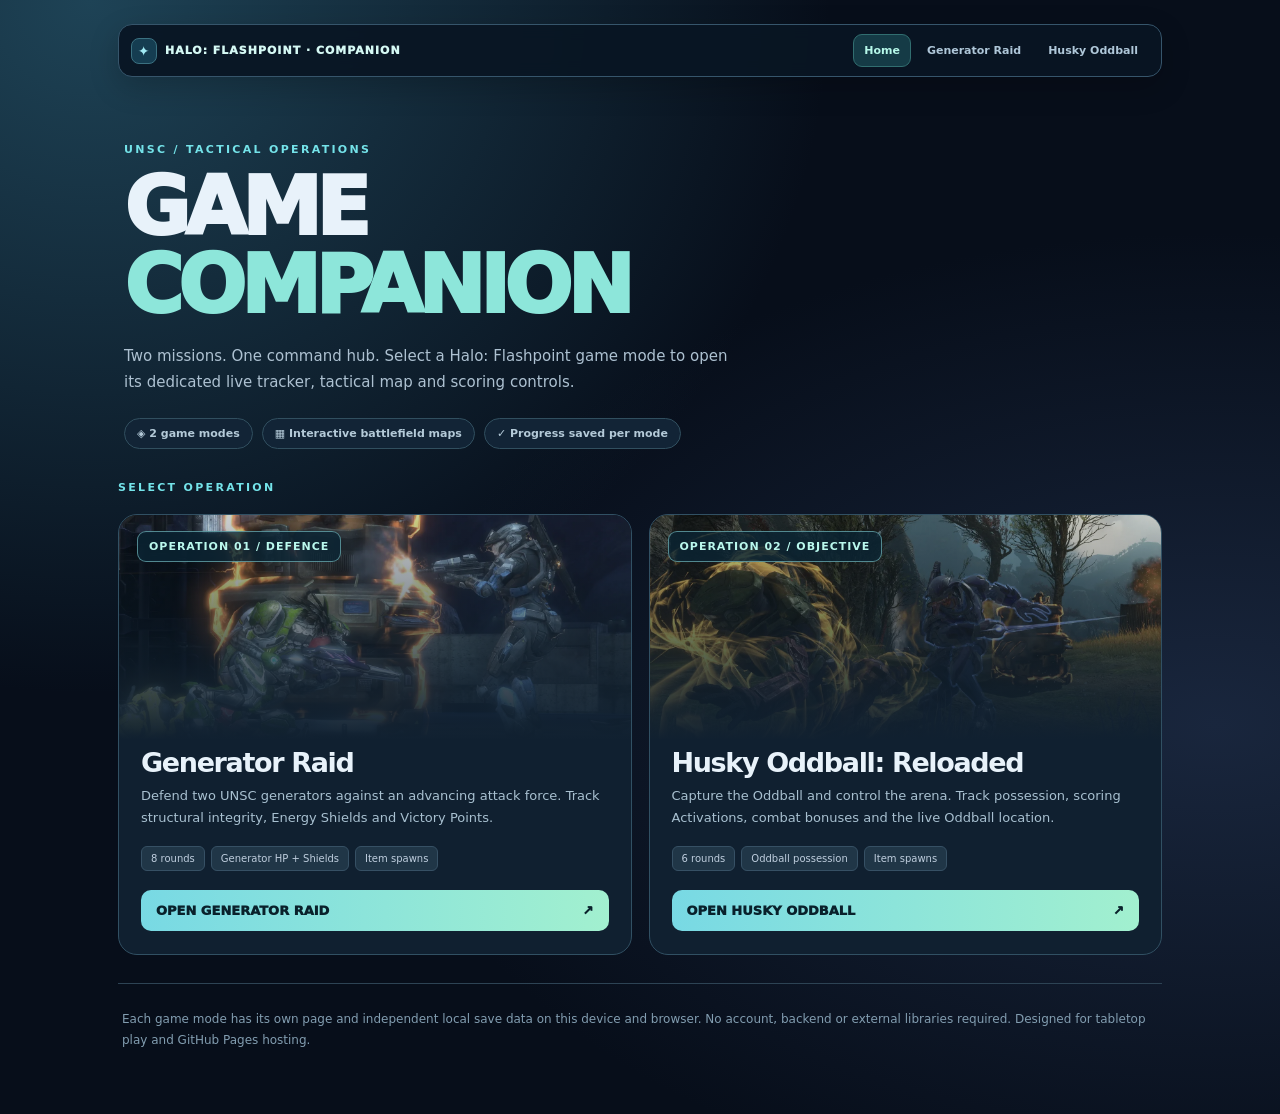
==== index.html @ e65be931 "Add files via upload" ====
<!doctype html><html lang="en"><head><meta charset="utf-8"><meta name="viewport" content="width=device-width, initial-scale=1"><meta name="theme-color" content="#0a1523"><title>Halo: Flashpoint | Game Companion</title><style>
:root{font-family:Inter,ui-sans-serif,system-ui,-apple-system,BlinkMacSystemFont,"Segoe UI",sans-serif;color:#e8f2fa;background:#070e1a}*{box-sizing:border-box}body{margin:0;min-height:100vh;background:radial-gradient(ellipse at 7% 0%,#1e4356 0%,transparent 44%),radial-gradient(ellipse at 95% 65%,#19263d 0%,transparent 48%),#070e1a}a{touch-action:manipulation}.shell{max-width:1080px;padding:24px 18px 64px;margin:0 auto}.eyebrow{font-size:11px;font-weight:900;letter-spacing:.21em;color:#74e3e9}.hero{padding:44px 6px 32px;max-width:780px}.hero h1{font-weight:950;letter-spacing:-.065em;font-size:clamp(43px,8vw,80px);line-height:.97;margin:13px 0 20px}.hero h1 span{color:#8de6da}.hero p{color:#adc1d1;line-height:1.7;font-size:15px;max-width:620px}.stats{display:flex;gap:9px;flex-wrap:wrap;margin-top:23px}.stat{border:1px solid #314f5f;border-radius:30px;padding:8px 12px;font-size:11px;font-weight:800;color:#b4cad8;background:#122436}.grid{display:grid;grid-template-columns:repeat(2,minmax(0,1fr));gap:17px;margin:20px 0}.mode{position:relative;border-radius:19px;overflow:hidden;background:#102030;border:1px solid #315063;min-width:0;transition:transform .2s,border-color .2s}.mode:hover{transform:translateY(-3px);border-color:#74c4d3}.visual{height:225px;position:relative;overflow:hidden;background-size:cover;background-position:center}.visual::after{content:"";position:absolute;inset:0;background:linear-gradient(0deg,#102030 0%,#0c1b2890 52%,#07142233)}.visual .tag{position:absolute;z-index:1;top:16px;left:18px;border:1px solid #80cbd099;background:#0b2534c9;padding:8px 11px;border-radius:9px;color:#baf8ed;font-size:11px;font-weight:900;letter-spacing:.09em}.mode:nth-child(2) .visual{background-position:55% 42%}.mode-content{padding:7px 22px 23px}.mode h2{font-size:27px;letter-spacing:-.05em;margin:0 0 7px}.mode p{font-size:13px;line-height:1.65;color:#a8c0d0;min-height:43px;margin:0 0 18px}.features{display:flex;flex-wrap:wrap;gap:6px;margin-bottom:19px}.features span{font-size:10px;padding:6px 9px;border-radius:6px;background:#203647;border:1px solid #365064;color:#bfcede}.launch{display:flex;justify-content:space-between;align-items:center;text-decoration:none;border-radius:10px;padding:13px 15px;background:linear-gradient(90deg,#78d9e4,#a2f0cf);color:#09212b;font-size:13px;font-weight:950;gap:9px}.launch:hover{filter:brightness(1.1)}.foot{border-top:1px solid #2d4354;color:#829db0;font-size:12px;line-height:1.7;padding:25px 4px 0;margin-top:28px}@media(max-width:700px){.shell{padding:14px 12px 44px}.grid{grid-template-columns:1fr}.hero{padding:28px 3px 20px}.hero p{font-size:14px}.visual{height:200px}.mode p{min-height:0}}
/* Unified Halo companion navigation */
.site-nav{position:relative;z-index:4;display:flex;justify-content:space-between;align-items:center;gap:12px;flex-wrap:wrap;border:1px solid #36556b;background:rgba(9,22,36,.94);border-radius:14px;padding:9px 12px;margin:0 0 22px;box-shadow:0 10px 30px #0003;backdrop-filter:blur(8px)}
.site-brand{font-size:11px;font-weight:950;color:#d5f9f4;text-decoration:none;letter-spacing:.09em;display:flex;align-items:center;gap:8px}
.site-brand b{display:inline-flex;align-items:center;justify-content:center;width:26px;height:26px;border-radius:8px;background:#153d51;color:#a1eaf4;border:1px solid #3b7181;font-size:14px}
.site-links{display:flex;gap:5px;flex-wrap:wrap}
.site-links a{color:#afc7d9;padding:9px 10px;border-radius:9px;text-decoration:none;font-size:11px;font-weight:800;white-space:nowrap;border:1px solid transparent;touch-action:manipulation}
.site-links a:hover,.site-links a:focus-visible{background:#254052;color:#fff}
.site-links a[aria-current="page"]{color:#b5f8e9;background:#153b46;border-color:#316e70}
@media(max-width:570px){.site-nav{align-items:stretch;gap:8px}.site-links{display:grid;grid-template-columns:repeat(3,minmax(0,1fr));width:100%}.site-links a{text-align:center;font-size:10px;padding:10px 4px}.site-brand{font-size:10px}}
/* Prevent double-tap zoom on quick action buttons on iOS while preserving pinch zoom */
button,a,select,input{touch-action:manipulation;-webkit-tap-highlight-color:transparent}
button{min-height:42px}
</style></head><body><main class="shell"><nav class="site-nav" aria-label="Game modes"><a class="site-brand" href="index.html"><b>✦</b> HALO: FLASHPOINT · COMPANION</a><div class="site-links"><a href="index.html" aria-current="page">Home</a><a href="generator-raid.html">Generator Raid</a><a href="husky-oddball.html">Husky Oddball</a></div></nav>
<section class="hero"><div class="eyebrow">UNSC / TACTICAL OPERATIONS</div><h1>GAME <span>COMPANION</span></h1><p>Two missions. One command hub. Select a Halo: Flashpoint game mode to open its dedicated live tracker, tactical map and scoring controls.</p><div class="stats"><div class="stat">◈ 2 game modes</div><div class="stat">▦ Interactive battlefield maps</div><div class="stat">✓ Progress saved per mode</div></div></section><div class="eyebrow">SELECT OPERATION</div><section class="grid" aria-label="Available game modes"><article class="mode"><div class="visual" style="background-image:url('assets/halo-scene-1.webp')"><span class="tag">OPERATION 01 / DEFENCE</span></div><div class="mode-content"><h2>Generator Raid</h2><p>Defend two UNSC generators against an advancing attack force. Track structural integrity, Energy Shields and Victory Points.</p><div class="features"><span>8 rounds</span><span>Generator HP + Shields</span><span>Item spawns</span></div><a class="launch" href="generator-raid.html">OPEN GENERATOR RAID <span aria-hidden="true">↗</span></a></div></article><article class="mode"><div class="visual" style="background-image:url('assets/halo-scene-3.webp')"><span class="tag">OPERATION 02 / OBJECTIVE</span></div><div class="mode-content"><h2>Husky Oddball: Reloaded</h2><p>Capture the Oddball and control the arena. Track possession, scoring Activations, combat bonuses and the live Oddball location.</p><div class="features"><span>6 rounds</span><span>Oddball possession</span><span>Item spawns</span></div><a class="launch" href="husky-oddball.html">OPEN HUSKY ODDBALL <span aria-hidden="true">↗</span></a></div></article></section><footer class="foot">Each game mode has its own page and independent local save data on this device and browser. No account, backend or external libraries required. Designed for tabletop play and GitHub Pages hosting.</footer></main></body></html>
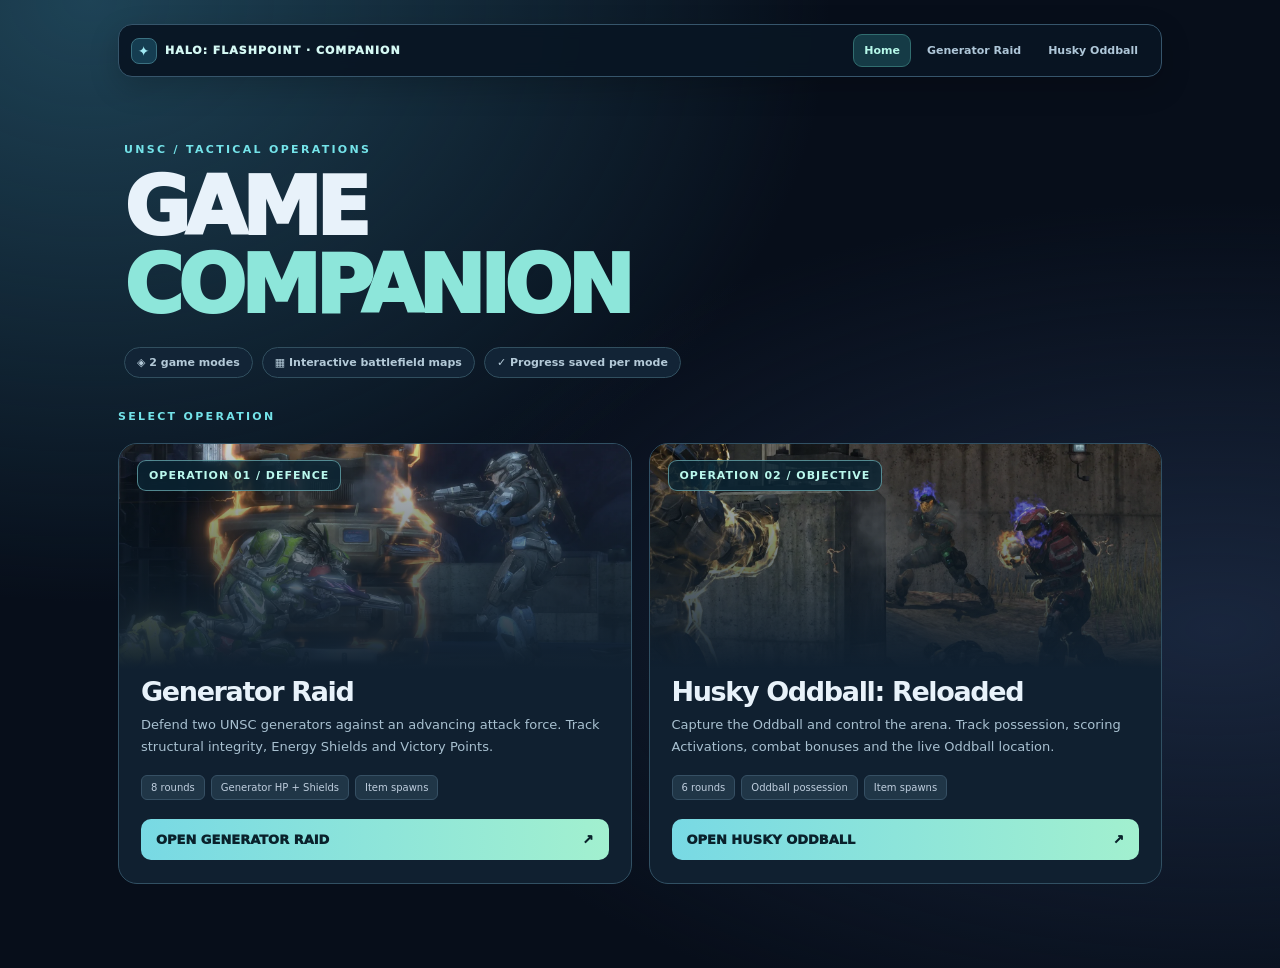
==== commit 39109d72: "v3 Removed the introductory paragraph: “Two missions. One command hub…”  Removed the footer text abo" ====
--- a/index.html
+++ b/index.html
@@ -12,5 +12,29 @@
 /* Prevent double-tap zoom on quick action buttons on iOS while preserving pinch zoom */
 button,a,select,input{touch-action:manipulation;-webkit-tap-highlight-color:transparent}
 button{min-height:42px}
+
+/* Husky Oddball feature artwork: independent gentle slideshow */
+.oddball-visual{isolation:isolate;background:#0b1929}
+.oddball-visual .odd-scene{position:absolute;inset:0;background-size:cover;background-position:50% 43%;opacity:0;transition:opacity 2.4s ease-in-out;will-change:opacity}
+.oddball-visual .odd-scene.active{opacity:1}
+.oddball-visual::after{z-index:1;pointer-events:none}
+.oddball-visual .tag{z-index:2}
+@media(prefers-reduced-motion:reduce){.oddball-visual .odd-scene{transition:none}}
 </style></head><body><main class="shell"><nav class="site-nav" aria-label="Game modes"><a class="site-brand" href="index.html"><b>✦</b> HALO: FLASHPOINT · COMPANION</a><div class="site-links"><a href="index.html" aria-current="page">Home</a><a href="generator-raid.html">Generator Raid</a><a href="husky-oddball.html">Husky Oddball</a></div></nav>
-<section class="hero"><div class="eyebrow">UNSC / TACTICAL OPERATIONS</div><h1>GAME <span>COMPANION</span></h1><p>Two missions. One command hub. Select a Halo: Flashpoint game mode to open its dedicated live tracker, tactical map and scoring controls.</p><div class="stats"><div class="stat">◈ 2 game modes</div><div class="stat">▦ Interactive battlefield maps</div><div class="stat">✓ Progress saved per mode</div></div></section><div class="eyebrow">SELECT OPERATION</div><section class="grid" aria-label="Available game modes"><article class="mode"><div class="visual" style="background-image:url('assets/halo-scene-1.webp')"><span class="tag">OPERATION 01 / DEFENCE</span></div><div class="mode-content"><h2>Generator Raid</h2><p>Defend two UNSC generators against an advancing attack force. Track structural integrity, Energy Shields and Victory Points.</p><div class="features"><span>8 rounds</span><span>Generator HP + Shields</span><span>Item spawns</span></div><a class="launch" href="generator-raid.html">OPEN GENERATOR RAID <span aria-hidden="true">↗</span></a></div></article><article class="mode"><div class="visual" style="background-image:url('assets/halo-scene-3.webp')"><span class="tag">OPERATION 02 / OBJECTIVE</span></div><div class="mode-content"><h2>Husky Oddball: Reloaded</h2><p>Capture the Oddball and control the arena. Track possession, scoring Activations, combat bonuses and the live Oddball location.</p><div class="features"><span>6 rounds</span><span>Oddball possession</span><span>Item spawns</span></div><a class="launch" href="husky-oddball.html">OPEN HUSKY ODDBALL <span aria-hidden="true">↗</span></a></div></article></section><footer class="foot">Each game mode has its own page and independent local save data on this device and browser. No account, backend or external libraries required. Designed for tabletop play and GitHub Pages hosting.</footer></main></body></html>+<section class="hero"><div class="eyebrow">UNSC / TACTICAL OPERATIONS</div><h1>GAME <span>COMPANION</span></h1><div class="stats"><div class="stat">◈ 2 game modes</div><div class="stat">▦ Interactive battlefield maps</div><div class="stat">✓ Progress saved per mode</div></div></section><div class="eyebrow">SELECT OPERATION</div><section class="grid" aria-label="Available game modes"><article class="mode"><div class="visual" style="background-image:url('assets/halo-scene-1.webp')"><span class="tag">OPERATION 01 / DEFENCE</span></div><div class="mode-content"><h2>Generator Raid</h2><p>Defend two UNSC generators against an advancing attack force. Track structural integrity, Energy Shields and Victory Points.</p><div class="features"><span>8 rounds</span><span>Generator HP + Shields</span><span>Item spawns</span></div><a class="launch" href="generator-raid.html">OPEN GENERATOR RAID <span aria-hidden="true">↗</span></a></div></article><article class="mode"><div class="visual oddball-visual" aria-label="Rotating Halo Oddball artwork"><div class="odd-scene active" style="background-image:url('assets/oddball-scene-1.webp')"></div><div class="odd-scene" style="background-image:url('assets/oddball-scene-2.webp')"></div><span class="tag">OPERATION 02 / OBJECTIVE</span></div><div class="mode-content"><h2>Husky Oddball: Reloaded</h2><p>Capture the Oddball and control the arena. Track possession, scoring Activations, combat bonuses and the live Oddball location.</p><div class="features"><span>6 rounds</span><span>Oddball possession</span><span>Item spawns</span></div><a class="launch" href="husky-oddball.html">OPEN HUSKY ODDBALL <span aria-hidden="true">↗</span></a></div></article></section></main><script>
+(()=>{'use strict';
+ const slides=['assets/oddball-scene-1.webp','assets/oddball-scene-2.webp','assets/oddball-scene-3.webp','assets/oddball-scene-4.webp'];
+ const container=document.querySelector('.oddball-visual');
+ if(!container)return;
+ const layers=container.querySelectorAll('.odd-scene');
+ let index=0,active=0;
+ const reduceMotion=window.matchMedia&&window.matchMedia('(prefers-reduced-motion: reduce)').matches;
+ if(reduceMotion)return;
+ setInterval(()=>{
+  index=(index+1)%slides.length;
+  const incoming=layers[1-active], outgoing=layers[active];
+  incoming.style.backgroundImage=`url("${slides[index]}")`;
+  incoming.classList.add('active');outgoing.classList.remove('active');active=1-active;
+ },14000);
+})();
+</script></body></html>
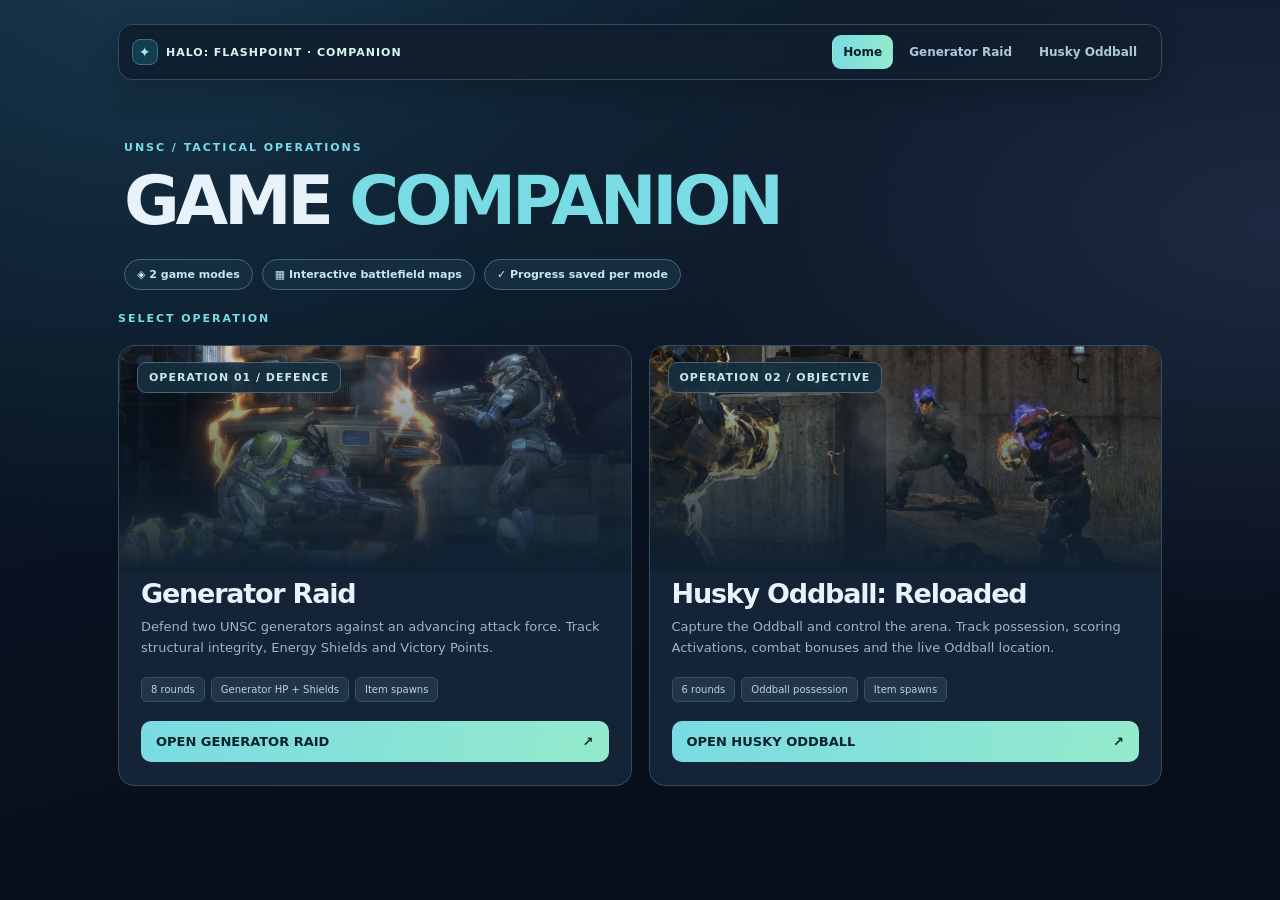
==== commit 4fe6b431: "v5" ====
--- a/index.html
+++ b/index.html
@@ -20,7 +20,8 @@
 .oddball-visual::after{z-index:1;pointer-events:none}
 .oddball-visual .tag{z-index:2}
 @media(prefers-reduced-motion:reduce){.oddball-visual .odd-scene{transition:none}}
-</style></head><body><main class="shell"><nav class="site-nav" aria-label="Game modes"><a class="site-brand" href="index.html"><b>✦</b> HALO: FLASHPOINT · COMPANION</a><div class="site-links"><a href="index.html" aria-current="page">Home</a><a href="generator-raid.html">Generator Raid</a><a href="husky-oddball.html">Husky Oddball</a></div></nav>
+</style>
+<link rel="stylesheet" href="shared-theme.css"></head><body><main class="shell"><nav class="site-nav" aria-label="Game modes"><a class="site-brand" href="index.html"><b>✦</b> HALO: FLASHPOINT · COMPANION</a><div class="site-links"><a href="index.html" aria-current="page">Home</a><a href="generator-raid.html">Generator Raid</a><a href="husky-oddball.html">Husky Oddball</a></div></nav>
 <section class="hero"><div class="eyebrow">UNSC / TACTICAL OPERATIONS</div><h1>GAME <span>COMPANION</span></h1><div class="stats"><div class="stat">◈ 2 game modes</div><div class="stat">▦ Interactive battlefield maps</div><div class="stat">✓ Progress saved per mode</div></div></section><div class="eyebrow">SELECT OPERATION</div><section class="grid" aria-label="Available game modes"><article class="mode"><div class="visual" style="background-image:url('assets/halo-scene-1.webp')"><span class="tag">OPERATION 01 / DEFENCE</span></div><div class="mode-content"><h2>Generator Raid</h2><p>Defend two UNSC generators against an advancing attack force. Track structural integrity, Energy Shields and Victory Points.</p><div class="features"><span>8 rounds</span><span>Generator HP + Shields</span><span>Item spawns</span></div><a class="launch" href="generator-raid.html">OPEN GENERATOR RAID <span aria-hidden="true">↗</span></a></div></article><article class="mode"><div class="visual oddball-visual" aria-label="Rotating Halo Oddball artwork"><div class="odd-scene active" style="background-image:url('assets/oddball-scene-1.webp')"></div><div class="odd-scene" style="background-image:url('assets/oddball-scene-2.webp')"></div><span class="tag">OPERATION 02 / OBJECTIVE</span></div><div class="mode-content"><h2>Husky Oddball: Reloaded</h2><p>Capture the Oddball and control the arena. Track possession, scoring Activations, combat bonuses and the live Oddball location.</p><div class="features"><span>6 rounds</span><span>Oddball possession</span><span>Item spawns</span></div><a class="launch" href="husky-oddball.html">OPEN HUSKY ODDBALL <span aria-hidden="true">↗</span></a></div></article></section></main><script>
 (()=>{'use strict';
  const slides=['assets/oddball-scene-1.webp','assets/oddball-scene-2.webp','assets/oddball-scene-3.webp','assets/oddball-scene-4.webp'];
--- a/shared-theme.css
+++ b/shared-theme.css
@@ -0,0 +1,75 @@
+/* Halo: Flashpoint — shared visual system, v5 */
+:root{
+  color-scheme:dark;
+  --hf-bg:#080f1c;--hf-bg-elevated:#111f2e;--hf-card:#132335;
+  --hf-panel:#101d2c;--hf-border:#344c60;--hf-muted:#9db5c7;
+  --hf-text:#e7f2fa;--hf-accent:#79dbe3;--hf-mint:#94eacb;
+  --hf-red:#ef777b;--hf-blue:#5cb7f1;
+  --hf-radius:16px;--hf-space:16px;
+  font-family:Inter,ui-sans-serif,system-ui,-apple-system,BlinkMacSystemFont,"Segoe UI",sans-serif;
+  color:var(--hf-text);font-synthesis:none;
+}
+html{font-size:16px;-webkit-text-size-adjust:100%}
+body{color:var(--hf-text);background:radial-gradient(ellipse at 12% -10%,#18384d 0%,transparent 46%),radial-gradient(ellipse at 100% 25%,#1c2940 0%,transparent 45%),linear-gradient(165deg,#0b1928,#080f1c 76%) ;min-height:100vh}
+.shell{max-width:1080px;margin-inline:auto;padding:24px 18px 58px}
+.site-nav{margin-bottom:24px!important;padding:10px 13px!important;border:1px solid var(--hf-border)!important;background:#101e2eef!important;border-radius:14px!important;box-shadow:0 10px 30px #0003!important}
+.site-brand{font-weight:900!important;color:#daf7f2!important;letter-spacing:.09em!important;font-size:11px!important}
+.site-links a{font-size:12px!important}
+.site-links a[aria-current="page"]{color:#09202b!important;background:linear-gradient(95deg,var(--hf-accent),var(--hf-mint))!important;border-color:transparent!important;font-weight:900!important}
+.eyebrow{font-size:11px!important;font-weight:900!important;letter-spacing:.18em!important;color:var(--hf-accent)!important;text-transform:uppercase}
+.top{margin-bottom:22px}
+.top .heading,.top h1{font-family:inherit;font-size:clamp(31px,5.3vw,50px)!important;font-weight:950!important;letter-spacing:-.057em!important;line-height:1.04!important;margin:6px 0 5px!important}
+.subtitle{font-size:13px!important;color:var(--hf-muted)!important;line-height:1.55}
+.top-actions{gap:8px!important}
+button,select,input,a{touch-action:manipulation;-webkit-tap-highlight-color:transparent}
+button{font-family:inherit;min-height:44px}
+select,input{font-family:inherit;font-size:16px!important}
+button:focus-visible,a:focus-visible,select:focus-visible,input:focus-visible{outline:2px solid var(--hf-accent)!important;outline-offset:2px}
+.smallbtn,.map-open{background:#1b3042!important;border:1px solid #456479!important;color:#e3f2fa!important;border-radius:10px!important;font-size:12px!important;font-weight:850!important;min-height:44px!important;padding:10px 13px!important}
+.smallbtn:hover:not(:disabled){background:#29465b!important}
+.mission{background:linear-gradient(120deg,#142b3b,#152334)!important;border:1px solid var(--hf-border)!important;border-radius:var(--hf-radius)!important;padding:16px 18px!important;margin-bottom:16px!important}
+.mission-title{font-size:13px!important;font-weight:900!important;letter-spacing:.08em!important}
+.mission-sub{font-size:12px!important;line-height:1.5!important;color:var(--hf-muted)!important}
+.status{background:#153744!important;border:1px solid #35818c!important;color:#a1edf1!important;font-size:11px!important;border-radius:100px!important;font-weight:900!important}
+.status.over{background:#362c1c!important;border-color:#927848!important;color:#f4dba9!important}
+.roundbtn{background:linear-gradient(95deg,var(--hf-accent),var(--hf-mint))!important;color:#08232c!important;border:0!important;border-radius:10px!important;font-size:12px!important;font-weight:950!important;padding:11px 15px!important;min-height:44px!important}
+.roundbtn:hover:not(:disabled){filter:brightness(1.09)}
+/* Matching panel surfaces across game modes */
+#app .score,#main-app .score,#app .gen,#main-app .panel,#main-app .activation,#main-app .ball-panel,#app .activity,#app .guide,#main-app .activity{background:linear-gradient(165deg,#14283b,#101d2c)!important;border-color:var(--hf-border)!important;border-radius:var(--hf-radius)!important}
+#app .score,#main-app .score{padding:16px!important}
+#app .score.red,#main-app .score.red{border-top:3px solid var(--hf-red)!important}
+#app .score.blue,#main-app .score.blue{border-top:3px solid var(--hf-blue)!important}
+.sectionhead{margin:24px 0 12px!important;gap:11px!important}
+.sectionhead span,.sectionhead .rule,.sectionhead .line{color:#98bacb!important}
+#app .score-head,#main-app .score-title{font-size:12px!important;letter-spacing:.07em!important;font-weight:900!important}
+#app .score-val,#main-app .score-num{font-variant-numeric:tabular-nums}
+#app .gen-title,#main-app .ball-title{font-size:21px!important;letter-spacing:-.04em!important;font-weight:900!important}
+#app .adjust button,#main-app .score-quick button{min-height:44px;font-size:13px!important;font-weight:900!important;border-radius:9px!important}
+#app .adjust button:disabled,#main-app button:disabled{cursor:not-allowed}
+#app .map-sidebar,#main-app .sidebar{background:#0c1725!important;border-left:1px solid #426176!important;box-shadow:-20px 0 65px #000a!important}
+#app .sidebar-header,#main-app .sidebar-header{background:#132436!important;border-bottom:1px solid var(--hf-border)!important;padding:17px 19px!important}
+#app .sidebar-header h2,#main-app .sidebar-header h2{font-size:21px!important;font-weight:900!important;color:var(--hf-text)!important;letter-spacing:-.035em!important}
+#app .mapbox,#main-app .tactical-map-panel{background:#0e1c2b!important;border:1px solid var(--hf-border)!important;border-radius:14px!important}
+#app .spawn-mode select,#main-app .board-toolbar select{background:#1d3042!important;color:var(--hf-text)!important;border:1px solid #506b7e!important;border-radius:10px!important}
+#app .item-spawn,#main-app .toolgrid .primary{background:linear-gradient(100deg,var(--hf-accent),var(--hf-mint))!important;color:#08232b!important;border:0!important;font-weight:950!important}
+#app .item-clear,#main-app .toolgrid button:not(.primary){background:#1c3143!important;border:1px solid #4a6376!important;color:#e1edf6!important}
+/* The home page follows the same type scale, card palette and primary button style. */
+.hero{padding:37px 6px 22px!important}
+.hero h1{font-weight:950!important;line-height:1.01!important;letter-spacing:-.062em!important;font-size:clamp(42px,7vw,68px)!important}
+.hero h1 span{color:var(--hf-accent)!important}
+.mode{background:#142335!important;border:1px solid var(--hf-border)!important;border-radius:var(--hf-radius)!important}
+.mode-content h2{font-weight:950!important;letter-spacing:-.045em!important;color:var(--hf-text)!important}
+.mode-content p{color:var(--hf-muted)!important}
+.mode .tag,.stat{border-color:#466578!important;background:#162f3eeb!important;color:#c5e8ee!important}
+.mode .open,.mode .cta,.mode a.open,.mode .launch{background:linear-gradient(100deg,var(--hf-accent),var(--hf-mint))!important;color:#09232c!important;font-weight:950!important}
+@media(max-width:650px){
+ .shell{padding:17px 12px 40px!important}
+ .site-nav{margin-bottom:19px!important}
+ .top-actions{width:100%;justify-content:flex-start!important}
+ .mission{padding:14px!important}
+ .top .heading,.top h1{font-size:34px!important}
+ .hero{padding-top:22px!important}
+ .hero h1{font-size:clamp(37px,11vw,54px)!important}
+ #app .sidebar-header,#main-app .sidebar-header{padding:12px 14px!important}
+}
+@media(prefers-reduced-motion:reduce){*,*::before,*::after{scroll-behavior:auto!important}}
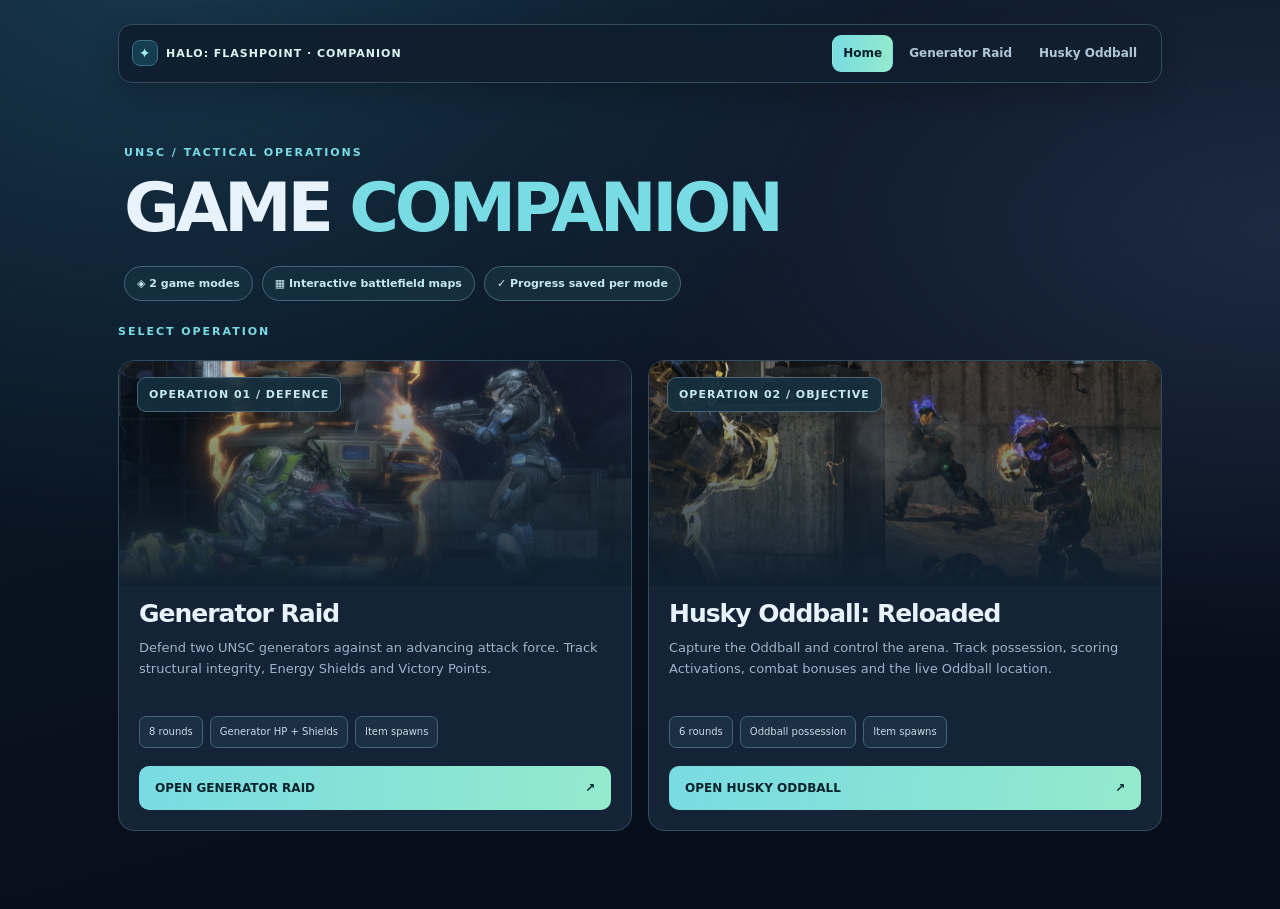
==== commit 3dd2f48d: "v7 - Generator Raid and Husky Oddball mission cards on the home page both rotate their own four imag" ====
--- a/index.html
+++ b/index.html
@@ -13,29 +13,69 @@
 button,a,select,input{touch-action:manipulation;-webkit-tap-highlight-color:transparent}
 button{min-height:42px}
 
-/* Husky Oddball feature artwork: independent gentle slideshow */
-.oddball-visual{isolation:isolate;background:#0b1929}
-.oddball-visual .odd-scene{position:absolute;inset:0;background-size:cover;background-position:50% 43%;opacity:0;transition:opacity 2.4s ease-in-out;will-change:opacity}
-.oddball-visual .odd-scene.active{opacity:1}
-.oddball-visual::after{z-index:1;pointer-events:none}
-.oddball-visual .tag{z-index:2}
-@media(prefers-reduced-motion:reduce){.oddball-visual .odd-scene{transition:none}}
+/* Consistent full-card navigation and matching 14-second mission carousels */
+.mode-link{display:block;color:inherit;text-decoration:none;cursor:pointer}
+.mode-link:focus-visible{outline:3px solid #79dbe3;outline-offset:4px}
+.mode-link:hover .launch,.mode-link:focus-visible .launch{filter:brightness(1.09)}
+.mode-link .launch{width:100%;pointer-events:none}
+.slideshow-visual{isolation:isolate;background:#0b1929}
+.slideshow-visual .slide-layer{position:absolute;inset:0;background-size:cover;background-position:center;opacity:0;transition:opacity 2.4s ease-in-out;will-change:opacity}
+.slideshow-visual .slide-layer.active{opacity:1}
+.slideshow-visual::after{z-index:1;pointer-events:none}
+.slideshow-visual .tag{z-index:2}
+@media(prefers-reduced-motion:reduce){.slideshow-visual .slide-layer{transition:none}.mode-link{transition:none}}
 </style>
 <link rel="stylesheet" href="shared-theme.css"></head><body><main class="shell"><nav class="site-nav" aria-label="Game modes"><a class="site-brand" href="index.html"><b>✦</b> HALO: FLASHPOINT · COMPANION</a><div class="site-links"><a href="index.html" aria-current="page">Home</a><a href="generator-raid.html">Generator Raid</a><a href="husky-oddball.html">Husky Oddball</a></div></nav>
-<section class="hero"><div class="eyebrow">UNSC / TACTICAL OPERATIONS</div><h1>GAME <span>COMPANION</span></h1><div class="stats"><div class="stat">◈ 2 game modes</div><div class="stat">▦ Interactive battlefield maps</div><div class="stat">✓ Progress saved per mode</div></div></section><div class="eyebrow">SELECT OPERATION</div><section class="grid" aria-label="Available game modes"><article class="mode"><div class="visual" style="background-image:url('assets/halo-scene-1.webp')"><span class="tag">OPERATION 01 / DEFENCE</span></div><div class="mode-content"><h2>Generator Raid</h2><p>Defend two UNSC generators against an advancing attack force. Track structural integrity, Energy Shields and Victory Points.</p><div class="features"><span>8 rounds</span><span>Generator HP + Shields</span><span>Item spawns</span></div><a class="launch" href="generator-raid.html">OPEN GENERATOR RAID <span aria-hidden="true">↗</span></a></div></article><article class="mode"><div class="visual oddball-visual" aria-label="Rotating Halo Oddball artwork"><div class="odd-scene active" style="background-image:url('assets/oddball-scene-1.webp')"></div><div class="odd-scene" style="background-image:url('assets/oddball-scene-2.webp')"></div><span class="tag">OPERATION 02 / OBJECTIVE</span></div><div class="mode-content"><h2>Husky Oddball: Reloaded</h2><p>Capture the Oddball and control the arena. Track possession, scoring Activations, combat bonuses and the live Oddball location.</p><div class="features"><span>6 rounds</span><span>Oddball possession</span><span>Item spawns</span></div><a class="launch" href="husky-oddball.html">OPEN HUSKY ODDBALL <span aria-hidden="true">↗</span></a></div></article></section></main><script>
+<section class="hero"><div class="eyebrow">UNSC / TACTICAL OPERATIONS</div><h1>GAME <span>COMPANION</span></h1><div class="stats"><div class="stat">◈ 2 game modes</div><div class="stat">▦ Interactive battlefield maps</div><div class="stat">✓ Progress saved per mode</div></div></section><div class="eyebrow">SELECT OPERATION</div><section class="grid" aria-label="Available game modes">
+  <a class="mode mode-link" href="generator-raid.html" aria-label="Open Generator Raid game mode">
+    <div class="visual slideshow-visual generator-visual" data-slideshow="generator" aria-hidden="true">
+      <div class="slide-layer active" style="background-image:url('assets/halo-scene-1.webp')"></div>
+      <div class="slide-layer" style="background-image:url('assets/halo-scene-2.webp')"></div>
+      <span class="tag">OPERATION 01 / DEFENCE</span>
+    </div>
+    <div class="mode-content">
+      <h2>Generator Raid</h2>
+      <p>Defend two UNSC generators against an advancing attack force. Track structural integrity, Energy Shields and Victory Points.</p>
+      <div class="features"><span>8 rounds</span><span>Generator HP + Shields</span><span>Item spawns</span></div>
+      <span class="launch">OPEN GENERATOR RAID <span aria-hidden="true">↗</span></span>
+    </div>
+  </a>
+  <a class="mode mode-link" href="husky-oddball.html" aria-label="Open Husky Oddball Reloaded game mode">
+    <div class="visual slideshow-visual oddball-visual" data-slideshow="oddball" aria-hidden="true">
+      <div class="slide-layer active" style="background-image:url('assets/oddball-scene-1.webp')"></div>
+      <div class="slide-layer" style="background-image:url('assets/oddball-scene-2.webp')"></div>
+      <span class="tag">OPERATION 02 / OBJECTIVE</span>
+    </div>
+    <div class="mode-content">
+      <h2>Husky Oddball: Reloaded</h2>
+      <p>Capture the Oddball and control the arena. Track possession, scoring Activations, combat bonuses and the live Oddball location.</p>
+      <div class="features"><span>6 rounds</span><span>Oddball possession</span><span>Item spawns</span></div>
+      <span class="launch">OPEN HUSKY ODDBALL <span aria-hidden="true">↗</span></span>
+    </div>
+  </a>
+</section></main><script>
 (()=>{'use strict';
- const slides=['assets/oddball-scene-1.webp','assets/oddball-scene-2.webp','assets/oddball-scene-3.webp','assets/oddball-scene-4.webp'];
- const container=document.querySelector('.oddball-visual');
- if(!container)return;
- const layers=container.querySelectorAll('.odd-scene');
- let index=0,active=0;
+ const playlists={
+  generator:['assets/halo-scene-1.webp','assets/halo-scene-2.webp','assets/halo-scene-3.webp','assets/halo-scene-4.webp'],
+  oddball:['assets/oddball-scene-1.webp','assets/oddball-scene-2.webp','assets/oddball-scene-3.webp','assets/oddball-scene-4.webp']
+ };
  const reduceMotion=window.matchMedia&&window.matchMedia('(prefers-reduced-motion: reduce)').matches;
  if(reduceMotion)return;
+ const carousels=[...document.querySelectorAll('[data-slideshow]')].map(container=>({
+   slides:playlists[container.dataset.slideshow],
+   layers:container.querySelectorAll('.slide-layer'),
+   index:0,active:0
+ })).filter(c=>c.slides&&c.layers.length===2);
+ // Keep both carousels in sync: a new image every 14 seconds, 2.4 second crossfade.
  setInterval(()=>{
-  index=(index+1)%slides.length;
-  const incoming=layers[1-active], outgoing=layers[active];
-  incoming.style.backgroundImage=`url("${slides[index]}")`;
-  incoming.classList.add('active');outgoing.classList.remove('active');active=1-active;
+  for(const c of carousels){
+   c.index=(c.index+1)%c.slides.length;
+   const incoming=c.layers[1-c.active],outgoing=c.layers[c.active];
+   incoming.style.backgroundImage=`url("${c.slides[c.index]}")`;
+   incoming.classList.add('active');
+   outgoing.classList.remove('active');
+   c.active=1-c.active;
+  }
  },14000);
 })();
 </script></body></html>
--- a/shared-theme.css
+++ b/shared-theme.css
@@ -1,4 +1,4 @@
-/* Halo: Flashpoint — shared visual system, v5 */
+/* Halo: Flashpoint — shared visual system, v6 */
 :root{
   color-scheme:dark;
   --hf-bg:#080f1c;--hf-bg-elevated:#111f2e;--hf-card:#132335;
@@ -73,3 +73,62 @@
  #app .sidebar-header,#main-app .sidebar-header{padding:12px 14px!important}
 }
 @media(prefers-reduced-motion:reduce){*,*::before,*::after{scroll-behavior:auto!important}}
+
+/* All pages use the same static command-hub background. */
+body,body.static-gradient{background:radial-gradient(ellipse at 12% -10%,#18384d 0%,transparent 46%),radial-gradient(ellipse at 100% 25%,#1c2940 0%,transparent 45%),linear-gradient(165deg,#0b1928,#080f1c 76%)!important}
+
+/* v7 - unified rhythm, accessible full-card navigation and consistent controls */
+:root{
+ --hf-body-size:13px;--hf-body-line:1.55;
+ --hf-button-radius:10px;--hf-card-gap:16px;
+ --hf-header-size:clamp(31px,5.3vw,50px);
+}
+body{font-family:Inter,ui-sans-serif,system-ui,-apple-system,BlinkMacSystemFont,"Segoe UI",sans-serif;font-size:var(--hf-body-size);line-height:var(--hf-body-line)}
+.shell{max-width:1080px!important;padding:24px 18px 58px!important}
+.site-nav{font-size:12px!important}
+.site-links a{font-weight:850!important;line-height:1.4!important}
+.top h1,.top .heading{font-size:var(--hf-header-size)!important;color:var(--hf-text)!important}
+.subtitle{font-size:13px!important;line-height:1.55!important}
+.mission,.score,.gen,.panel,.activation,.guide,.activity,.mode{border-radius:var(--hf-radius)!important}
+#app .score,#main-app .score{padding:16px!important}
+#app .scores,#main-app .scoring,#app .gens,#main-app .objective,#main-app .quickgrid{gap:12px!important}
+.mission-title,.score-head,.score-title{font-weight:900!important}
+/* Primary actions share the same size, radius, color and typography. */
+.mode .launch,.roundbtn,#app .item-spawn,#main-app .toolgrid button.primary,#main-app .activation > button{
+ border:0!important;border-radius:var(--hf-button-radius)!important;
+ background:linear-gradient(100deg,var(--hf-accent),var(--hf-mint))!important;
+ color:#09232c!important;font-size:12px!important;font-weight:950!important;
+ line-height:1.35!important;min-height:44px!important;
+}
+#app .item-spawn,#main-app .toolgrid button.primary,#main-app .activation > button{padding:12px 14px!important}
+#main-app .activation > button{width:100%}
+/* Supporting actions use the shared dark surface. Keep team-specific buttons red/blue. */
+#app .item-clear,#main-app .toolgrid button:not(.primary),
+#app .shield-controls button,#main-app .action-main .wide,
+#main-app .killbtn button:not(.red):not(.blue){
+ border:1px solid #456479!important;border-radius:var(--hf-button-radius)!important;
+ background:#1b3042!important;color:var(--hf-text)!important;
+ font-size:12px!important;font-weight:850!important;
+}
+#app .adjust button,#app .shield-controls button,#main-app .score-quick button,#main-app .action-main button,#main-app .killbtn button,#main-app .toolgrid button{min-height:44px}
+#app .gen,#main-app .panel,#main-app .activation,#app .guide,#app .activity{padding:16px!important}
+#main-app .info-text,#app .guide{font-size:12px!important;line-height:1.65!important}
+#main-app .board-toolbar label,#app .spawn-mode label{font-size:10px!important;font-weight:900!important;letter-spacing:.12em!important;color:var(--hf-muted)!important}
+#app .map-sidebar,#main-app .sidebar{background:var(--hf-panel)!important}
+/* Home-page mission cards share the tracker palette and spacing. */
+.grid{gap:var(--hf-card-gap)!important}
+.mode-link{display:block!important;min-width:0;color:var(--hf-text)!important;text-decoration:none!important;cursor:pointer}
+.mode-link:focus-visible{outline:3px solid var(--hf-accent)!important;outline-offset:4px!important}
+.mode-link .mode-content{padding:14px 20px 20px!important}
+.mode-link .mode-content h2{font-size:25px!important;line-height:1.15!important;letter-spacing:-.04em!important;margin:0 0 10px!important}
+.mode-link .mode-content p{font-size:13px!important;line-height:1.6!important;min-height:64px!important;margin:0 0 14px!important}
+.mode-link .features{gap:7px!important;margin-bottom:18px!important}
+.mode-link .features span{font-size:10px!important;border:1px solid #456479!important;background:#1b3042!important;color:#c5d9e7!important;border-radius:7px!important;padding:7px 9px!important}
+.mode-link .launch{width:100%;padding:14px 16px!important}
+.mode-link:hover,.mode-link:focus-visible{border-color:var(--hf-accent)!important}
+.mode-link:hover .launch,.mode-link:focus-visible .launch{filter:brightness(1.07)}
+@media(max-width:700px){
+ .shell{padding:17px 12px 40px!important}
+ .mode-link .mode-content h2{font-size:23px!important}
+ .mode-link .mode-content p{min-height:0!important}
+}
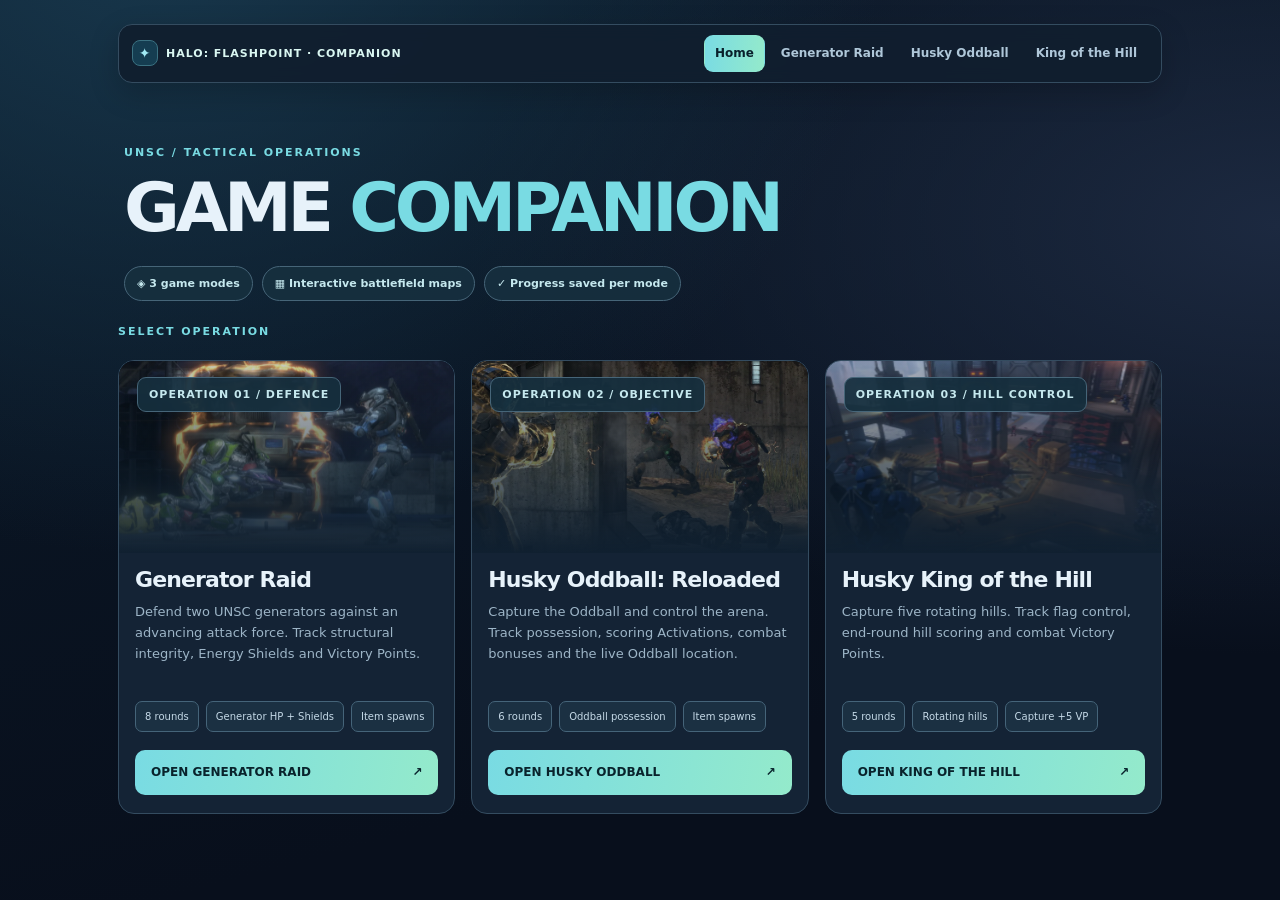
==== commit 110ef905: "v9" ====
--- a/index.html
+++ b/index.html
@@ -25,8 +25,8 @@
 .slideshow-visual .tag{z-index:2}
 @media(prefers-reduced-motion:reduce){.slideshow-visual .slide-layer{transition:none}.mode-link{transition:none}}
 </style>
-<link rel="stylesheet" href="shared-theme.css"></head><body><main class="shell"><nav class="site-nav" aria-label="Game modes"><a class="site-brand" href="index.html"><b>✦</b> HALO: FLASHPOINT · COMPANION</a><div class="site-links"><a href="index.html" aria-current="page">Home</a><a href="generator-raid.html">Generator Raid</a><a href="husky-oddball.html">Husky Oddball</a></div></nav>
-<section class="hero"><div class="eyebrow">UNSC / TACTICAL OPERATIONS</div><h1>GAME <span>COMPANION</span></h1><div class="stats"><div class="stat">◈ 2 game modes</div><div class="stat">▦ Interactive battlefield maps</div><div class="stat">✓ Progress saved per mode</div></div></section><div class="eyebrow">SELECT OPERATION</div><section class="grid" aria-label="Available game modes">
+<link rel="stylesheet" href="shared-theme.css"></head><body><main class="shell"><nav class="site-nav" aria-label="Game modes"><a class="site-brand" href="index.html"><b>✦</b> HALO: FLASHPOINT · COMPANION</a><div class="site-links"><a href="index.html" aria-current="page">Home</a><a href="generator-raid.html">Generator Raid</a><a href="husky-oddball.html">Husky Oddball</a><a href="husky-king-of-the-hill.html">King of the Hill</a></div></nav>
+<section class="hero"><div class="eyebrow">UNSC / TACTICAL OPERATIONS</div><h1>GAME <span>COMPANION</span></h1><div class="stats"><div class="stat">◈ 3 game modes</div><div class="stat">▦ Interactive battlefield maps</div><div class="stat">✓ Progress saved per mode</div></div></section><div class="eyebrow">SELECT OPERATION</div><section class="grid" aria-label="Available game modes">
   <a class="mode mode-link" href="generator-raid.html" aria-label="Open Generator Raid game mode">
     <div class="visual slideshow-visual generator-visual" data-slideshow="generator" aria-hidden="true">
       <div class="slide-layer active" style="background-image:url('assets/halo-scene-1.webp')"></div>
@@ -53,11 +53,17 @@
       <span class="launch">OPEN HUSKY ODDBALL <span aria-hidden="true">↗</span></span>
     </div>
   </a>
+
+  <a class="mode mode-link" href="husky-king-of-the-hill.html" aria-label="Open Husky King of the Hill game mode">
+    <div class="visual slideshow-visual koth-visual" data-slideshow="koth" aria-hidden="true"><div class="slide-layer active" style="background-image:url('assets/koth-scene-1.webp')"></div><div class="slide-layer" style="background-image:url('assets/koth-scene-2.webp')"></div><span class="tag">OPERATION 03 / HILL CONTROL</span></div>
+    <div class="mode-content"><h2>Husky King of the Hill</h2><p>Capture five rotating hills. Track flag control, end-round hill scoring and combat Victory Points.</p><div class="features"><span>5 rounds</span><span>Rotating hills</span><span>Capture +5 VP</span></div><span class="launch">OPEN KING OF THE HILL <span aria-hidden="true">↗</span></span></div>
+  </a>
 </section></main><script>
 (()=>{'use strict';
  const playlists={
   generator:['assets/halo-scene-1.webp','assets/halo-scene-2.webp','assets/halo-scene-3.webp','assets/halo-scene-4.webp'],
-  oddball:['assets/oddball-scene-1.webp','assets/oddball-scene-2.webp','assets/oddball-scene-3.webp','assets/oddball-scene-4.webp']
+  oddball:['assets/oddball-scene-1.webp','assets/oddball-scene-2.webp','assets/oddball-scene-3.webp','assets/oddball-scene-4.webp'],
+  koth:['assets/koth-scene-1.webp','assets/koth-scene-2.webp','assets/koth-scene-3.webp','assets/koth-scene-4.webp']
  };
  const reduceMotion=window.matchMedia&&window.matchMedia('(prefers-reduced-motion: reduce)').matches;
  if(reduceMotion)return;
--- a/shared-theme.css
+++ b/shared-theme.css
@@ -132,3 +132,62 @@
  .mode-link .mode-content h2{font-size:23px!important}
  .mode-link .mode-content p{min-height:0!important}
 }
+
+
+/* v8: matching square tower markers and very subtle L-wall markings across both tactical maps. */
+#raid-grid .tile.terrain-tower,
+.tactical-map-panel .tile.terrain-tower {
+  background:radial-gradient(circle at 50% 42%,#2b3b4f 0%,#1a2533 76%);
+  box-shadow:inset 0 0 0 2px #8195a6;
+  border-radius:0;
+}
+#raid-grid .tile .tower-surface,
+.tactical-map-panel .tile .tower-surface {
+  position:absolute;
+  top:50%;left:50%;transform:translate(-50%,-50%);
+  width:74%;height:74%;
+  border:2px solid #91a6b6;
+  border-radius:0;
+  background:linear-gradient(180deg,#496072 0 12%,#253a4b 12% 100%);
+  box-shadow:inset 0 0 0 2px #344d5f,0 2px 5px #0007;
+  pointer-events:none;
+}
+#raid-grid .tile .tower-surface::after,
+.tactical-map-panel .tile .tower-surface::after {
+  content:"";position:absolute;left:24%;right:24%;bottom:18%;height:9%;
+  background:#a2b5c3;opacity:.65;border-radius:0;
+}
+.tactical-map-panel .tile.terrain-tower .elev-badge {
+  position:absolute;right:3px;bottom:3px;z-index:6;
+  border:1px solid #9fc2d9;background:#173244;color:#dff4ff;
+  border-radius:999px;padding:1px 4px;font-size:8px;font-weight:900;line-height:1;
+}
+#raid-grid .tile.wall,
+.tactical-map-panel .tile.has-corner {
+  background:#293c50;
+}
+#raid-grid .tile .tactical-wall,
+.tactical-map-panel .tile .tactical-wall {
+  position:absolute;z-index:1;inset:auto;width:77%;height:77%;
+  border:0;pointer-events:none;opacity:.35;box-shadow:none;
+}
+#raid-grid .tile .tactical-wall.bottom-left,
+.tactical-map-panel .tile .tactical-wall.bottom-left {
+  left:8%;bottom:8%;border-left:2px solid #91a7b9;border-bottom:2px solid #91a7b9;
+}
+#raid-grid .tile .tactical-wall.bottom-right,
+.tactical-map-panel .tile .tactical-wall.bottom-right {
+  right:8%;bottom:8%;border-right:2px solid #91a7b9;border-bottom:2px solid #91a7b9;
+}
+#raid-grid .tile .tactical-wall.top-right,
+.tactical-map-panel .tile .tactical-wall.top-right {
+  right:8%;top:8%;border-top:2px solid #91a7b9;border-right:2px solid #91a7b9;
+}
+
+/* v9: third game mode and compact four-way navigation */
+@media(min-width:940px){.grid{grid-template-columns:repeat(3,minmax(0,1fr))!important}.mode .visual{height:192px!important}.mode-link .mode-content{padding:14px 16px 18px!important}.mode-link .mode-content h2{font-size:22px!important}.mode-link .mode-content p{min-height:85px!important}}
+@media(min-width:701px) and (max-width:939px){.grid{grid-template-columns:repeat(2,minmax(0,1fr))!important}}
+@media(max-width:600px){.site-links{grid-template-columns:repeat(2,minmax(0,1fr))!important}.site-links a{font-size:11px!important;min-height:42px!important;display:flex;align-items:center;justify-content:center}}
+#main-app .hill-layout .panel,#main-app .info-grid .panel{background:linear-gradient(165deg,#14283b,#101d2c)!important;border:1px solid var(--hf-border)!important;border-radius:var(--hf-radius)!important;padding:16px!important}
+#main-app .hill-layout .capture button{min-height:44px!important}
+#main-app .score-quick button{min-height:44px!important}
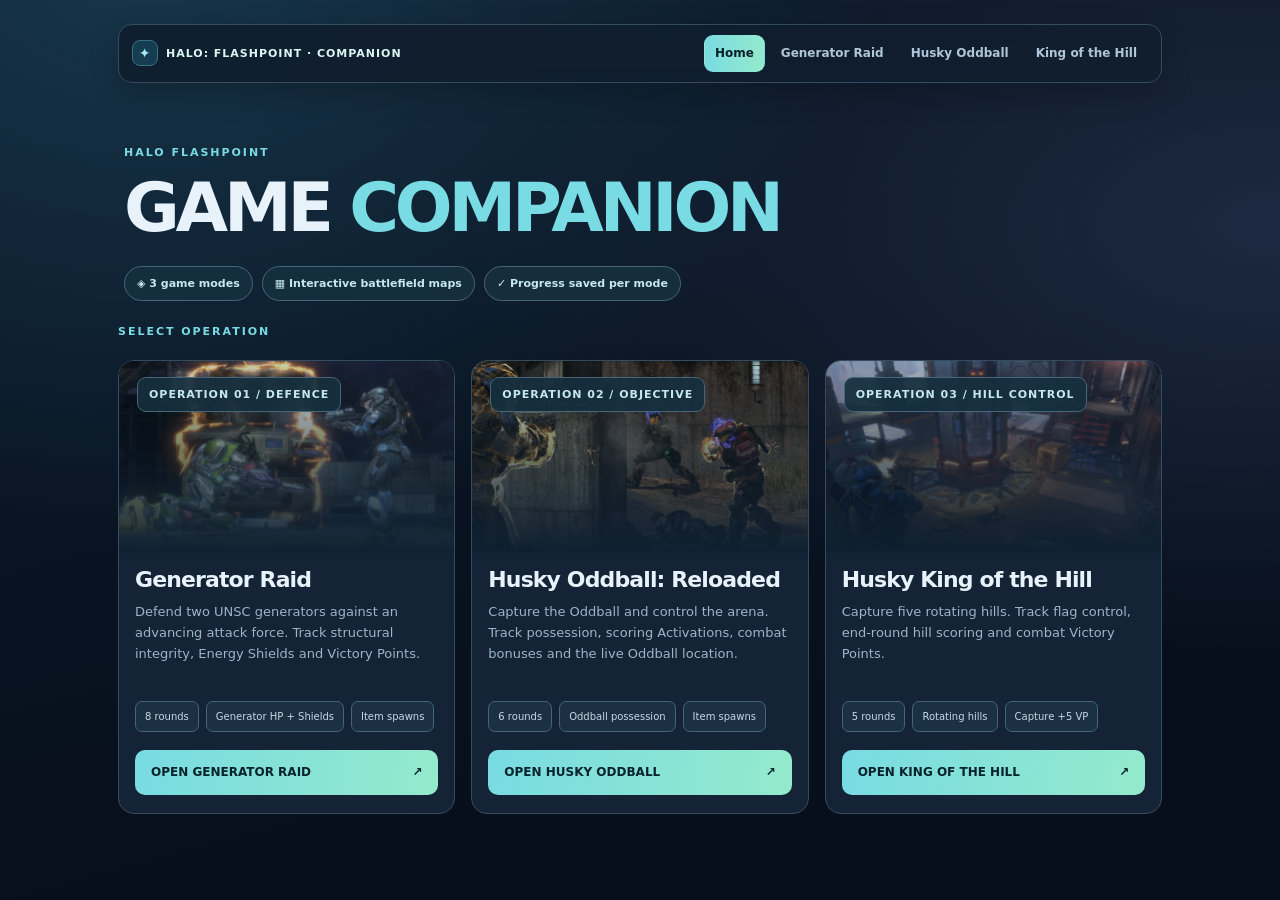
==== commit d2a49bdf: "v15" ====
--- a/index.html
+++ b/index.html
@@ -1,4 +1,10 @@
-<!doctype html><html lang="en"><head><meta charset="utf-8"><meta name="viewport" content="width=device-width, initial-scale=1"><meta name="theme-color" content="#0a1523"><title>Halo: Flashpoint | Game Companion</title><style>
+<!doctype html><html lang="en"><head>
+<link rel="icon" href="favicon.ico" sizes="any">
+<link rel="icon" type="image/png" sizes="32x32" href="favicon-32x32.png">
+<link rel="icon" type="image/png" sizes="16x16" href="favicon-16x16.png">
+<link rel="apple-touch-icon" sizes="180x180" href="apple-touch-icon.png">
+<link rel="manifest" href="site.webmanifest">
+<meta charset="utf-8"><meta name="viewport" content="width=device-width, initial-scale=1"><meta name="theme-color" content="#0a1523"><title>Halo: Flashpoint | Game Companion</title><style>
 :root{font-family:Inter,ui-sans-serif,system-ui,-apple-system,BlinkMacSystemFont,"Segoe UI",sans-serif;color:#e8f2fa;background:#070e1a}*{box-sizing:border-box}body{margin:0;min-height:100vh;background:radial-gradient(ellipse at 7% 0%,#1e4356 0%,transparent 44%),radial-gradient(ellipse at 95% 65%,#19263d 0%,transparent 48%),#070e1a}a{touch-action:manipulation}.shell{max-width:1080px;padding:24px 18px 64px;margin:0 auto}.eyebrow{font-size:11px;font-weight:900;letter-spacing:.21em;color:#74e3e9}.hero{padding:44px 6px 32px;max-width:780px}.hero h1{font-weight:950;letter-spacing:-.065em;font-size:clamp(43px,8vw,80px);line-height:.97;margin:13px 0 20px}.hero h1 span{color:#8de6da}.hero p{color:#adc1d1;line-height:1.7;font-size:15px;max-width:620px}.stats{display:flex;gap:9px;flex-wrap:wrap;margin-top:23px}.stat{border:1px solid #314f5f;border-radius:30px;padding:8px 12px;font-size:11px;font-weight:800;color:#b4cad8;background:#122436}.grid{display:grid;grid-template-columns:repeat(2,minmax(0,1fr));gap:17px;margin:20px 0}.mode{position:relative;border-radius:19px;overflow:hidden;background:#102030;border:1px solid #315063;min-width:0;transition:transform .2s,border-color .2s}.mode:hover{transform:translateY(-3px);border-color:#74c4d3}.visual{height:225px;position:relative;overflow:hidden;background-size:cover;background-position:center}.visual::after{content:"";position:absolute;inset:0;background:linear-gradient(0deg,#102030 0%,#0c1b2890 52%,#07142233)}.visual .tag{position:absolute;z-index:1;top:16px;left:18px;border:1px solid #80cbd099;background:#0b2534c9;padding:8px 11px;border-radius:9px;color:#baf8ed;font-size:11px;font-weight:900;letter-spacing:.09em}.mode:nth-child(2) .visual{background-position:55% 42%}.mode-content{padding:7px 22px 23px}.mode h2{font-size:27px;letter-spacing:-.05em;margin:0 0 7px}.mode p{font-size:13px;line-height:1.65;color:#a8c0d0;min-height:43px;margin:0 0 18px}.features{display:flex;flex-wrap:wrap;gap:6px;margin-bottom:19px}.features span{font-size:10px;padding:6px 9px;border-radius:6px;background:#203647;border:1px solid #365064;color:#bfcede}.launch{display:flex;justify-content:space-between;align-items:center;text-decoration:none;border-radius:10px;padding:13px 15px;background:linear-gradient(90deg,#78d9e4,#a2f0cf);color:#09212b;font-size:13px;font-weight:950;gap:9px}.launch:hover{filter:brightness(1.1)}.foot{border-top:1px solid #2d4354;color:#829db0;font-size:12px;line-height:1.7;padding:25px 4px 0;margin-top:28px}@media(max-width:700px){.shell{padding:14px 12px 44px}.grid{grid-template-columns:1fr}.hero{padding:28px 3px 20px}.hero p{font-size:14px}.visual{height:200px}.mode p{min-height:0}}
 /* Unified Halo companion navigation */
 .site-nav{position:relative;z-index:4;display:flex;justify-content:space-between;align-items:center;gap:12px;flex-wrap:wrap;border:1px solid #36556b;background:rgba(9,22,36,.94);border-radius:14px;padding:9px 12px;margin:0 0 22px;box-shadow:0 10px 30px #0003;backdrop-filter:blur(8px)}
@@ -26,7 +32,7 @@
 @media(prefers-reduced-motion:reduce){.slideshow-visual .slide-layer{transition:none}.mode-link{transition:none}}
 </style>
 <link rel="stylesheet" href="shared-theme.css"></head><body><main class="shell"><nav class="site-nav" aria-label="Game modes"><a class="site-brand" href="index.html"><b>✦</b> HALO: FLASHPOINT · COMPANION</a><div class="site-links"><a href="index.html" aria-current="page">Home</a><a href="generator-raid.html">Generator Raid</a><a href="husky-oddball.html">Husky Oddball</a><a href="husky-king-of-the-hill.html">King of the Hill</a></div></nav>
-<section class="hero"><div class="eyebrow">UNSC / TACTICAL OPERATIONS</div><h1>GAME <span>COMPANION</span></h1><div class="stats"><div class="stat">◈ 3 game modes</div><div class="stat">▦ Interactive battlefield maps</div><div class="stat">✓ Progress saved per mode</div></div></section><div class="eyebrow">SELECT OPERATION</div><section class="grid" aria-label="Available game modes">
+<section class="hero"><div class="eyebrow">HALO FLASHPOINT</div><h1>GAME <span>COMPANION</span></h1><div class="stats"><div class="stat">◈ 3 game modes</div><div class="stat">▦ Interactive battlefield maps</div><div class="stat">✓ Progress saved per mode</div></div></section><div class="eyebrow">SELECT OPERATION</div><section class="grid" aria-label="Available game modes">
   <a class="mode mode-link" href="generator-raid.html" aria-label="Open Generator Raid game mode">
     <div class="visual slideshow-visual generator-visual" data-slideshow="generator" aria-hidden="true">
       <div class="slide-layer active" style="background-image:url('assets/halo-scene-1.webp')"></div>
--- a/shared-theme.css
+++ b/shared-theme.css
@@ -1,3 +1,12 @@
+
+/* Shared navigation layout for all game modes (not just appearance). */
+.site-nav{position:relative;z-index:4;display:flex;justify-content:space-between;align-items:center;gap:12px;flex-wrap:wrap;backdrop-filter:blur(8px)}
+.site-brand{display:flex;align-items:center;gap:8px;text-decoration:none}
+.site-brand b{display:inline-flex;align-items:center;justify-content:center;width:26px;height:26px;border-radius:8px;background:#153d51;color:#a1eaf4;border:1px solid #3b7181;font-size:14px}
+.site-links{display:flex;gap:5px;flex-wrap:wrap}
+.site-links a{color:#afc7d9;padding:9px 10px;border-radius:9px;text-decoration:none;font-weight:800;white-space:nowrap;border:1px solid transparent;touch-action:manipulation}
+.site-links a:hover,.site-links a:focus-visible{background:#254052;color:#fff}
+@media(max-width:570px){.site-nav{align-items:stretch;gap:8px}.site-links{display:grid;grid-template-columns:repeat(3,minmax(0,1fr));width:100%}.site-links a{text-align:center;font-size:10px;padding:10px 4px}.site-brand{font-size:10px}}
 /* Halo: Flashpoint — shared visual system, v6 */
 :root{
   color-scheme:dark;
@@ -191,3 +200,19 @@
 #main-app .hill-layout .panel,#main-app .info-grid .panel{background:linear-gradient(165deg,#14283b,#101d2c)!important;border:1px solid var(--hf-border)!important;border-radius:var(--hf-radius)!important;padding:16px!important}
 #main-app .hill-layout .capture button{min-height:44px!important}
 #main-app .score-quick button{min-height:44px!important}
+
+/* Shared UNSC container look for Generator Raid, Husky Oddball and King of the Hill.
+   The map's own coordinates, elevation tags, objectives and flags remain on top. */
+.tile.hf-container-tile,
+.tactical-map-panel .tile.hf-container-tile {
+  background:repeating-linear-gradient(0deg,#35475a 0 8px,#405467 8px 12px)!important;
+  box-shadow:inset 0 2px 0 #657d90,inset 0 -2px 0 #293d51!important;
+}
+.tile.hf-container-tile .terrain,
+.tile.hf-container-tile .scenery-label,
+.tile.hf-container-tile .terrain-text {
+  font-family:inherit!important;font-size:clamp(8px,1.8vw,12px)!important;
+  font-weight:900!important;letter-spacing:.015em!important;color:#cfdeea!important;
+  text-shadow:0 1px 3px #112436!important;
+}
+.tile.hf-container-tile.hf-stacked-tile{box-shadow:inset 0 2px 0 #8aa9bd,inset 0 -2px 0 #344b62!important}
